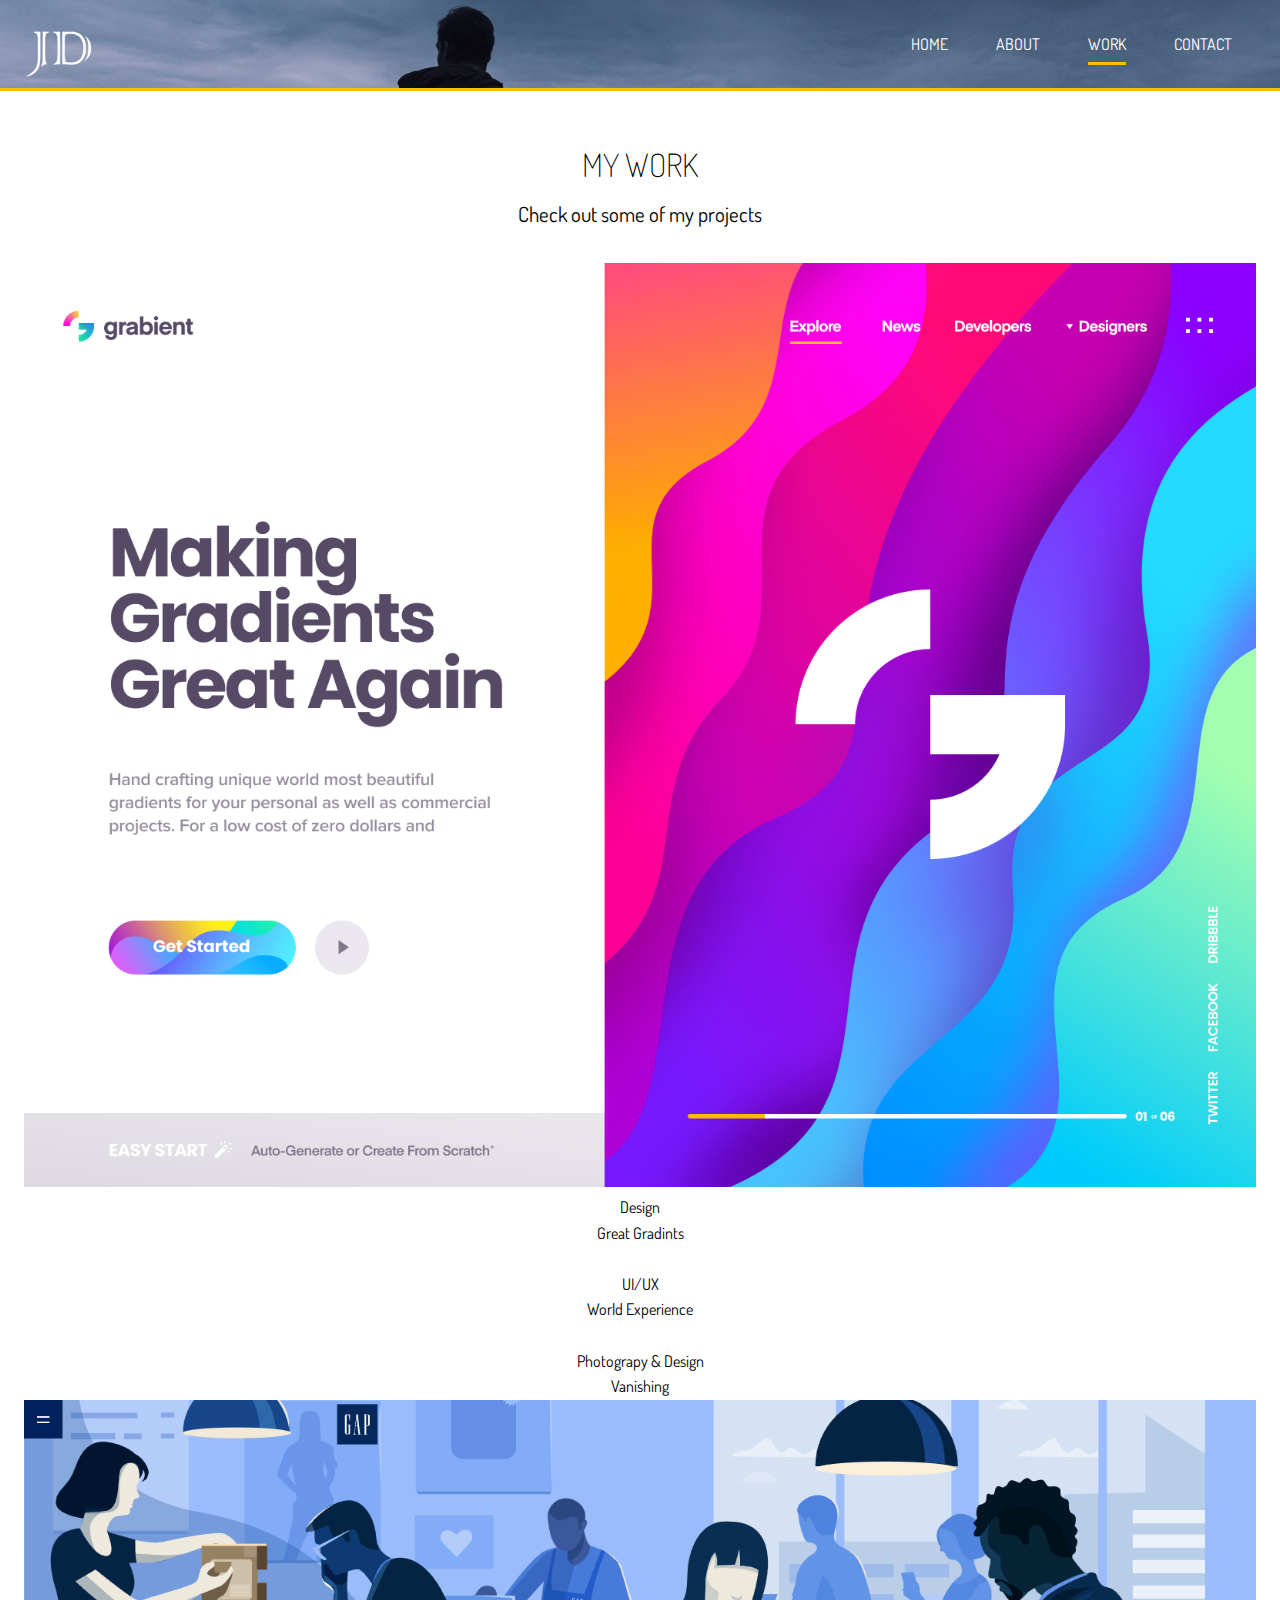
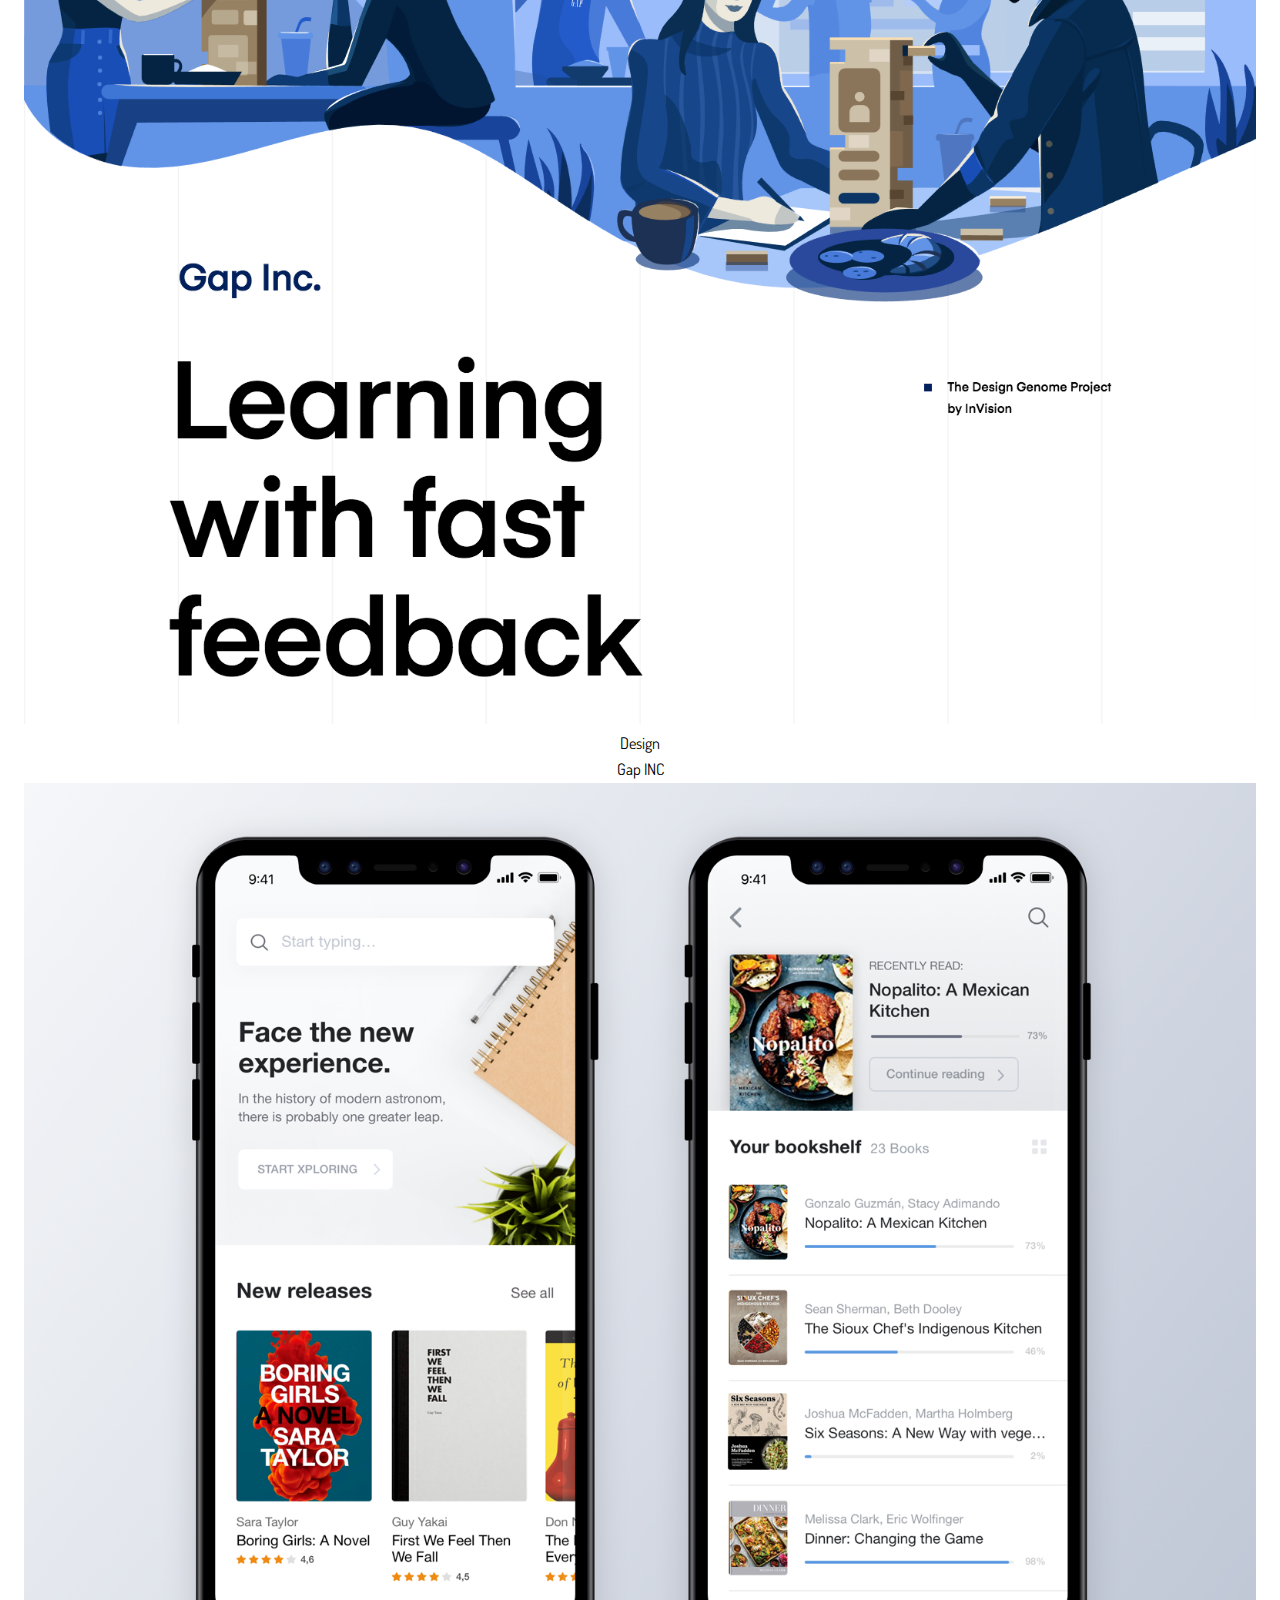
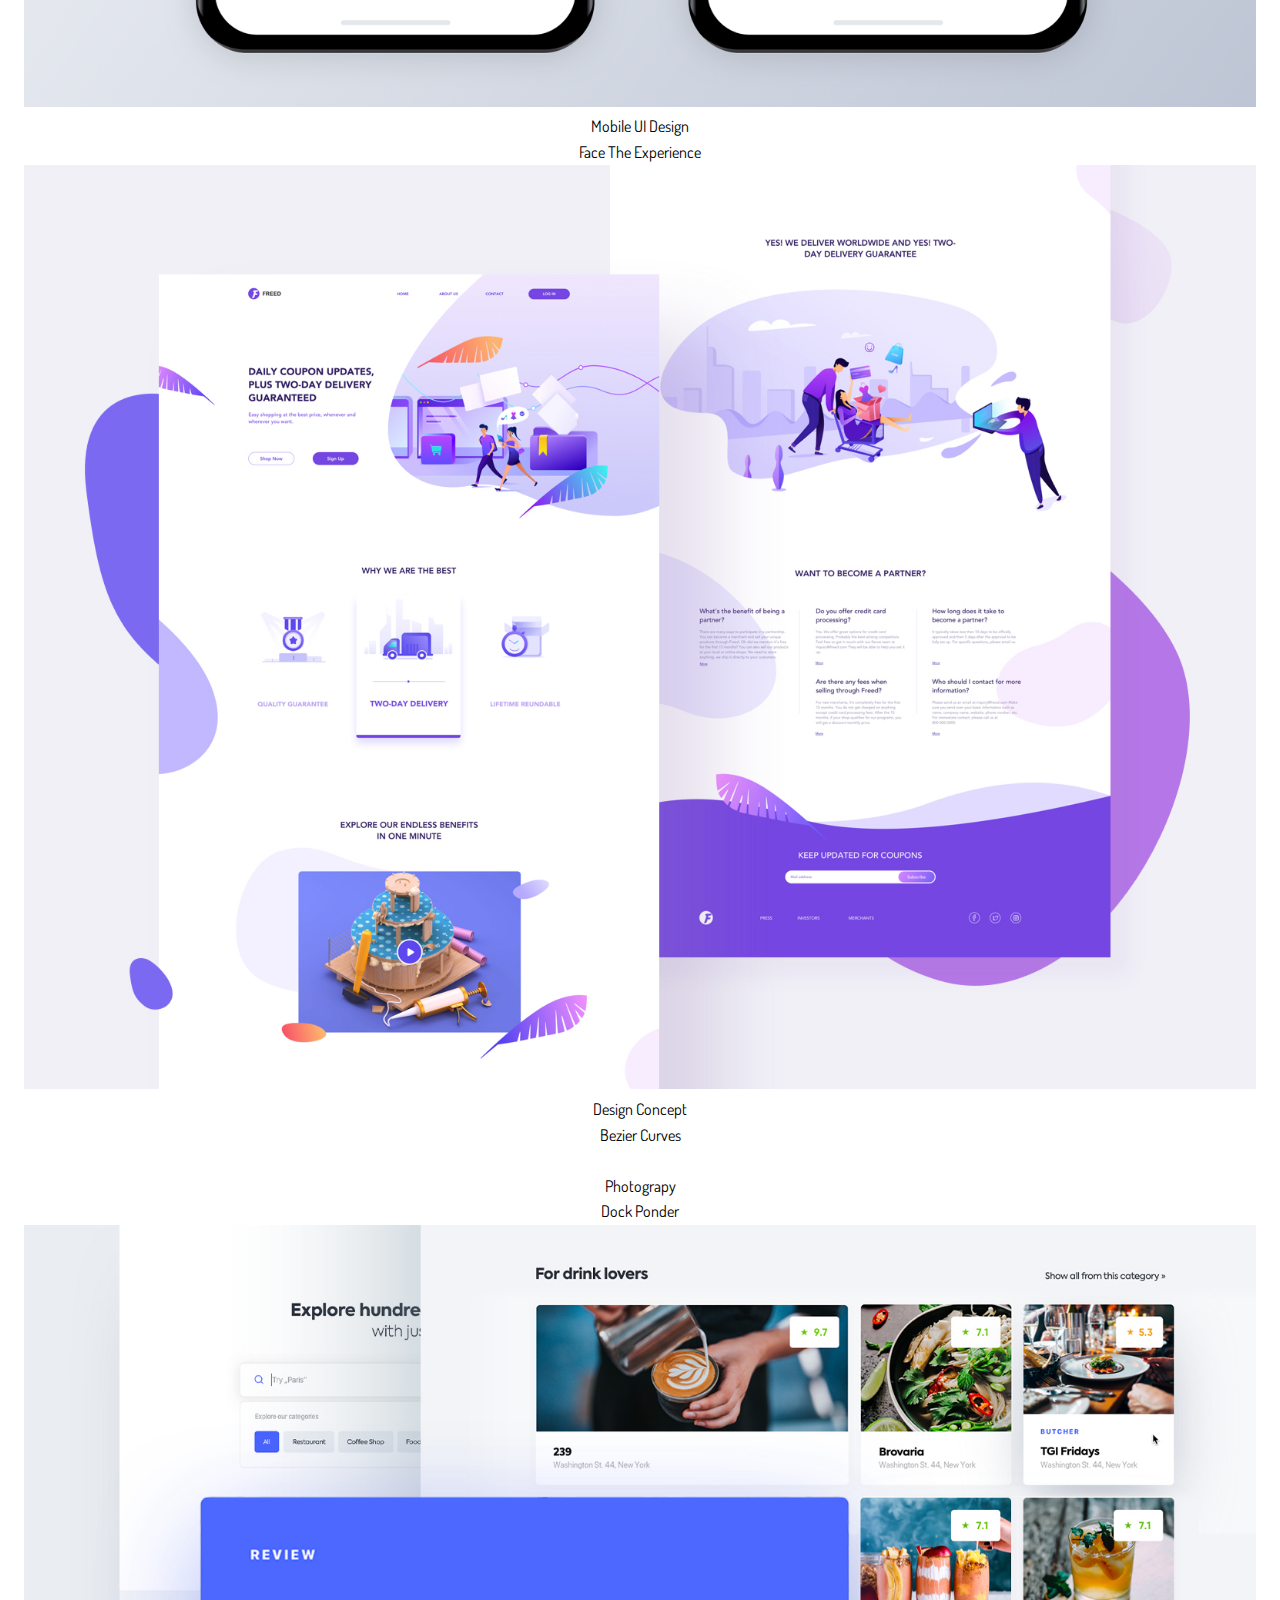
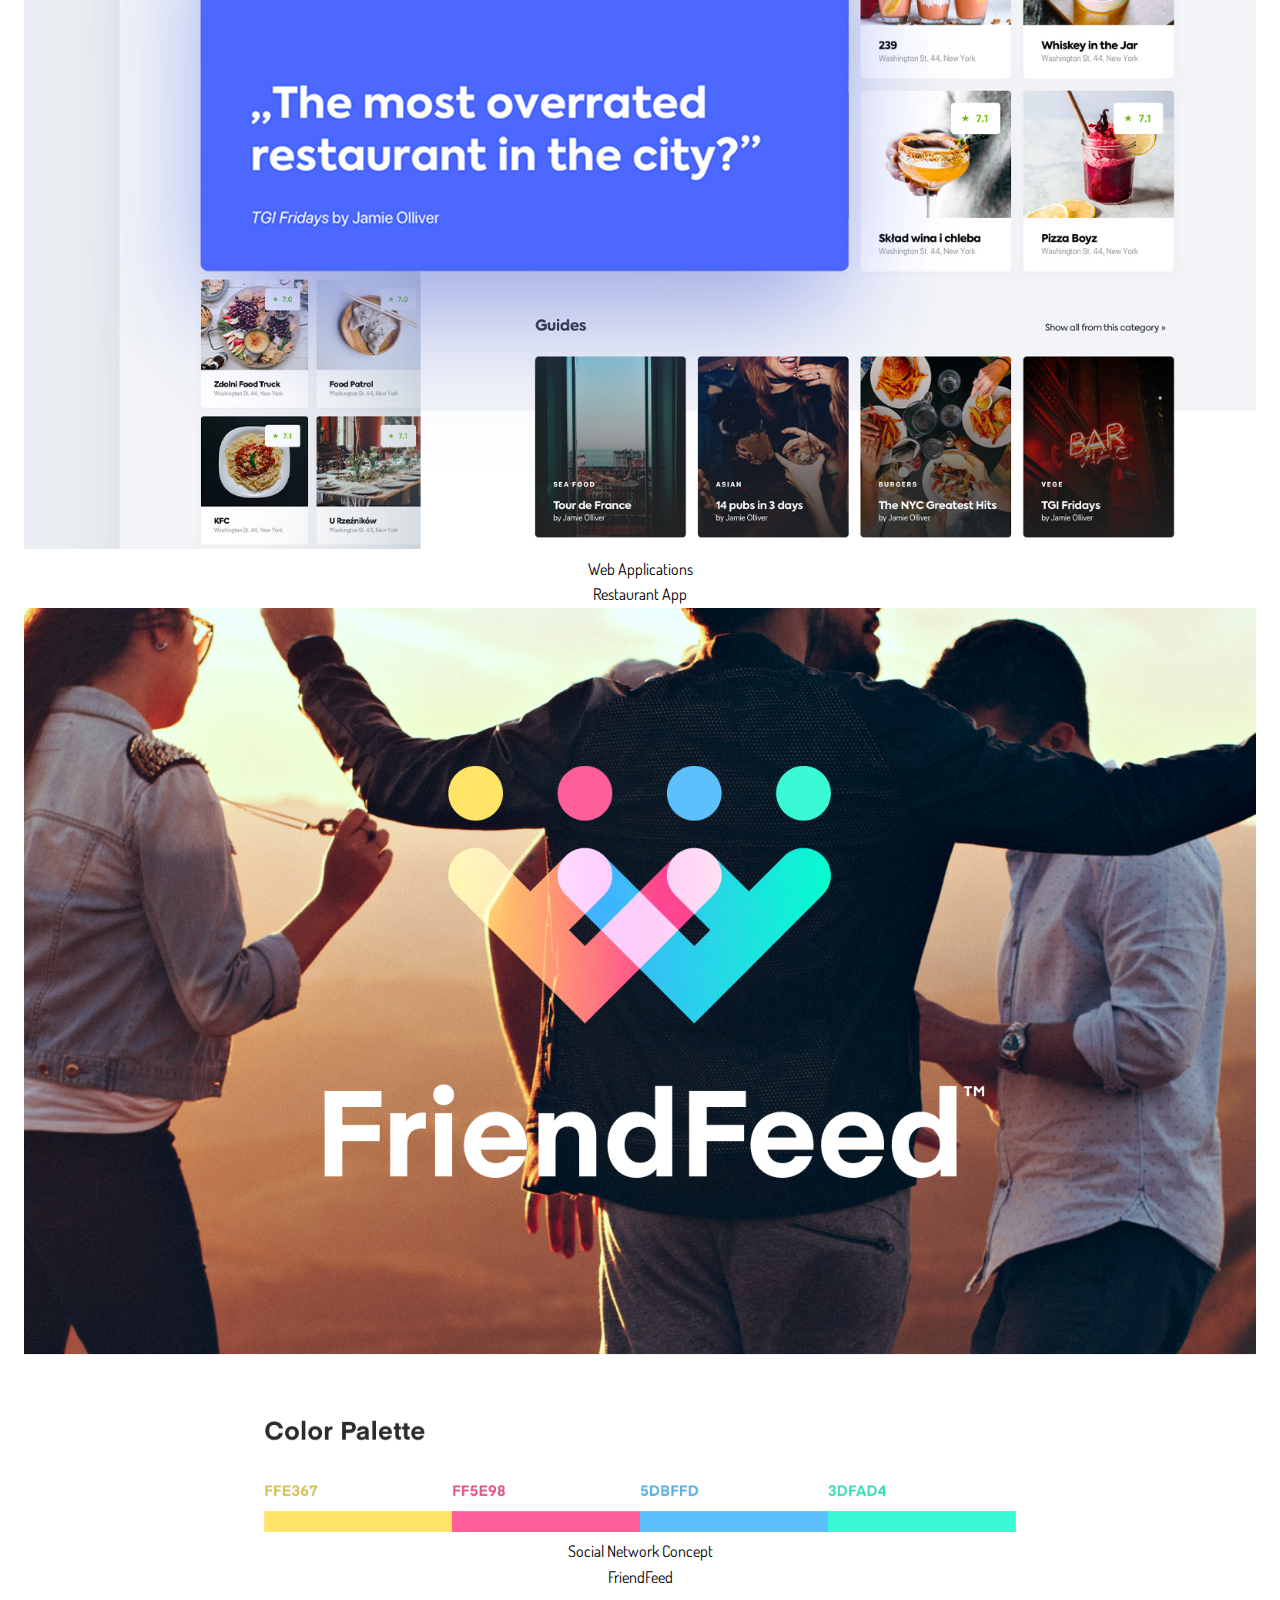
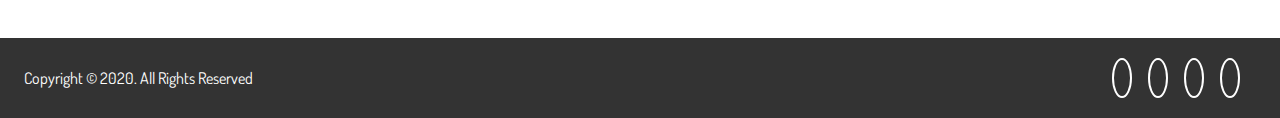
==== work.html @ 63e04cf1 "first commit" ====
<!DOCTYPE html>
<html lang="en">
<head>
    <meta charset="UTF-8">
    <meta name="viewport" content="width=device-width, initial-scale=1.0">
    <link href="https://fonts.googleapis.com/css2?family=Dosis&display=swap" rel="stylesheet">
    <link rel="stylesheet" href="https://use.fontawesome.com/releases/v5.14.0/css/all.css" integrity="sha384-HzLeBuhoNPvSl5KYnjx0BT+WB0QEEqLprO+NBkkk5gbc67FTaL7XIGa2w1L0Xbgc" crossorigin="anonymous">
    <link rel="stylesheet" href="css/main.css">
    <title>My Work | UI/UX Designer & Photographer</title>
</head>
<body>
    <!-- Header -->
    <header id="header-inner">
        <div class="container">
            <nav id="main-nav">
                <img src="img/logo.png" alt="My Portfolio" id="logo">
                <ul>
                    <li><a href="index.html">Home</a></li>
                    <li><a href="about.html">About</a></li>
                    <li><a href="work.html"  class="current">Work</a></li>
                    <li><a href="contact.html">Contact</a></li>
                </ul>
            </nav>
        </div>
    </header>

  <!-- Section A: Gallery -->
  <section id="work-a" class="text-center py-3">
      <div class="container">
          <h2 class="section-title">My Work</h2>
          <div class="bootom-line"></div>
          <p class="lead">
              Check out some of my projects
          </p>
          <div class="items">
              <div class="item">
                  <div class="item-image">
                      <img src="img/items/item1.png" alt="" srcset="">
                  </div>
                  <div class="item-text">
                      <div class="item-text-wrap">
                          <p class="item-text-category">
                              Design
                          </p>
                          <div class="item-text-title">
                              Great Gradints
                          </div>
                      </div>
                  </div>
              </div>
              <div class="item">
                  <div class="item-image">
                      <img src="img/items/item2.png" alt="" srcset="">
                  </div>
                  <div class="item-text">
                      <div class="item-text-wrap">
                          <p class="item-text-category">
                              UI/UX
                          </p>
                          <div class="item-text-title">
                              World Experience
                          </div>
                      </div>
                  </div>
              </div>
              <div class="item">
                  <div class="item-image">
                      <img src="img/items/item3.png" alt="" srcset="">
                  </div>
                  <div class="item-text">
                      <div class="item-text-wrap">
                          <p class="item-text-category">
                              Photograpy & Design
                          </p>
                          <div class="item-text-title">
                              Vanishing
                          </div>
                      </div>
                  </div>
              </div>
              <div class="item">
                  <div class="item-image">
                      <img src="img/items/item4.png" alt="" srcset="">
                  </div>
                  <div class="item-text">
                      <div class="item-text-wrap">
                          <p class="item-text-category">
                              Design
                          </p>
                          <div class="item-text-title">
                              Gap INC
                          </div>
                      </div>
                  </div>
              </div>
              <div class="item">
                  <div class="item-image">
                      <img src="img/items/item5.png" alt="" srcset="">
                  </div>
                  <div class="item-text">
                      <div class="item-text-wrap">
                          <p class="item-text-category">
                              Mobile UI Design
                          </p>
                          <div class="item-text-title">
                              Face The Experience
                          </div>
                      </div>
                  </div>
              </div>
              <div class="item">
                  <div class="item-image">
                      <img src="img/items/item6.png" alt="" srcset="">
                  </div>
                  <div class="item-text">
                      <div class="item-text-wrap">
                          <p class="item-text-category">
                              Design Concept
                          </p>
                          <div class="item-text-title">
                              Bezier Curves
                          </div>
                      </div>
                  </div>
              </div>
              <div class="item">
                  <div class="item-image">
                      <img src="img/items/item7.png" alt="" srcset="">
                  </div>
                  <div class="item-text">
                      <div class="item-text-wrap">
                          <p class="item-text-category">
                              Photograpy
                          </p>
                          <div class="item-text-title">
                              Dock Ponder
                          </div>
                      </div>
                  </div>
              </div>
              <div class="item">
                  <div class="item-image">
                      <img src="img/items/item8.png" alt="" srcset="">
                  </div>
                  <div class="item-text">
                      <div class="item-text-wrap">
                          <p class="item-text-category">
                              Web Applications
                          </p>
                          <div class="item-text-title">
                              Restaurant App
                          </div>
                      </div>
                  </div>
              </div>
              <div class="item">
                  <div class="item-image">
                      <img src="img/items/item9.png" alt="" srcset="">
                  </div>
                  <div class="item-text">
                      <div class="item-text-wrap">
                          <p class="item-text-category">
                              Social Network Concept
                          </p>
                          <div class="item-text-title">
                              FriendFeed
                          </div>
                      </div>
                  </div>
              </div>
          </div>
      </div>
  </section>

    <!-- Footer -->
    <footer id="main-footer">
        <div class="footer-content container">
            <p>Copyright &copy; 2020. All Rights Reserved</p>
            <div class="social">
                <i class="fab fa-twitter"></i>
                <i class="fab fa-facebook"></i>
                <i class="fab fa-instagram"></i>
                <i class="fab fa-linkedin"></i>
            </div>
        </div>
    </footer>

</body>
</html>
---- css/main.css ----
.container {
  max-width: 1280px;
  padding: 0 1.5rem;
  margin: auto;
  overflow: hidden;
}

.btn-main, .btn-light, .btn-dark {
  display: inline-block;
  padding: 0.8rem 2rem;
  -webkit-transition: all 0.5s;
  transition: all 0.5s;
  border: none;
  cursor: pointer;
}

.btn-main {
  color: #333;
  background-color: #ffbc00;
}

.btn-light {
  color: #333;
  background-color: #f4f4f4;
}

.btn-dark {
  color: #f4f4f4;
  background-color: #333;
}

button[class^='btn-']:hover,
a[class^='btn-']:hover,
input[class^='btn-']:hover {
  background-color: #ffbc00;
}

.bg-main {
  background: #ffbc00;
  color: #fff;
}

.bg-dark {
  background: #333;
  color: #fff;
}

.bg-light {
  background: #f4f4f4;
  color: #000;
}

.bg-medium {
  background: #ccc;
  color: #000;
}

.lead {
  font-size: 1.3rem;
  margin-bottom: 2rem;
}

.text-center {
  text-align: center;
}

.py-1 {
  padding: 1rem 0;
}

.py-2 {
  padding: 2rem 0;
}

.py-3 {
  padding: 3rem 0;
}

.py-4 {
  padding: 4rem 0;
}

.my-1 {
  margin: 1rem 0;
}

.my-2 {
  margin: 2rem 0;
}

.my-3 {
  margin: 3rem 0;
}

.my-4 {
  margin: 4rem 0;
}

.section-title {
  font-size: 2rem;
  display: block;
  padding-bottom: 0.5rem;
  text-align: center;
  font-weight: 100;
  text-transform: uppercase;
}

.bottom-line {
  height: 2px;
  width: 3rem;
  background: #ffbc00;
  display: block;
  margin: 0 auto 1rem auto;
}

* {
  margin: 0;
  padding: 0;
}

body {
  font-family: "Dosis", sans-serif;
  line-height: 1.6;
  background: #fff;
}

a {
  text-decoration: none;
}

ul {
  list-style: none;
}

h2,
h3,
h4 {
  text-transform: uppercase;
}

img {
  width: 100%;
}

#logo {
  width: 70px;
  height: 70px;
}

#main-nav {
  display: -webkit-box;
  display: -ms-flexbox;
  display: flex;
  -webkit-box-pack: justify;
      -ms-flex-pack: justify;
          justify-content: space-between;
  padding-top: 1rem;
}

#main-nav ul {
  display: -webkit-box;
  display: -ms-flexbox;
  display: flex;
}

#main-nav li {
  padding: 1rem 1.5rem;
}

#main-nav a {
  text-decoration: none;
  color: #fff;
  text-transform: uppercase;
  border-bottom: 3px transparent solid;
  padding-bottom: 0.5rem;
  -webkit-transition: border-color 0.5s;
  transition: border-color 0.5s;
}

#main-nav a:hover {
  border-color: #ccc;
}

#main-nav a.current {
  border-color: #ffbc00;
}

#header-home {
  background: url("../img/showcase.jpg") no-repeat right/cover;
  height: 100vh;
  color: #fff;
}

#header-home .header-content {
  text-align: center;
  padding-top: 20%;
}

#header-home h1 {
  font-size: 4rem;
  line-height: 1.2;
}

#header-inner {
  background: url("../img/showcase.jpg") no-repeat 20% 30%/cover;
  height: 5.5rem;
  border-bottom: 3px solid #ffbc00;
}

#home-a .specials {
  margin-top: 3rem;
  display: -ms-grid;
  display: grid;
  grid-gap: 1rem;
  -ms-grid-columns: (1fr)[4];
      grid-template-columns: repeat(4, 1fr);
}

#home-a .specials .fas {
  color: #ffbc00;
  padding-bottom: 0.4rem;
}

#home-b .stats {
  display: -ms-grid;
  display: grid;
  -ms-grid-columns: (1fr)[4];
      grid-template-columns: repeat(4, 1fr);
}

#home-b .stats li {
  line-height: 2;
}

#home-b .stats li.stats-title {
  font-size: 1.5rem;
}

#home-b .stats li.stats-number {
  font-size: 2rem;
  font-weight: bold;
}

#home-b .stats div {
  padding: 3rem 0;
}

#home-b .stats div:nth-child(odd) {
  background: #f4f4f4;
}

#home-b .stats div:nth-child(even) {
  background: #ccc;
}

#home-c .process {
  display: -ms-grid;
  display: grid;
  -ms-grid-columns: (1fr)[4];
      grid-template-columns: repeat(4, 1fr);
  grid-gap: 1.5rem;
  text-align: center;
}

#home-c .process-icon {
  border-radius: 50%;
  background: #333;
  color: #fff;
  padding: 2rem;
  width: 70px;
  height: 70px;
  line-height: 70px;
  text-align: center;
  position: relative;
  -webkit-transition: all 1s;
  transition: all 1s;
}

#home-c .process-icon:hover {
  background: #ffbc00;
  width: 90px;
  height: 90px;
  line-height: 90px;
}

#home-c .process-icon:hover .process-step {
  background: #333;
  color: #fff;
}

#home-c .process-step {
  position: absolute;
  top: 0;
  right: 0;
  font-size: 28px;
  background: #ffbc00;
  color: #fff;
  border-radius: 50%;
  height: 15px;
  width: 15px;
  line-height: 15px;
  padding: 1rem;
  -webkit-transition: all 1s;
  transition: all 1s;
}

#about-a .about-info {
  display: -ms-grid;
  display: grid;
      grid-template-areas: "bioimage bio bio" "aw1 aw2 aw3";
  grid-gap: 1.2rem;
}

#about-a .about-info .bio-image {
  -ms-grid-row: 1;
  -ms-grid-column: 1;
  grid-area: bioimage;
}

#about-a .about-info .bio {
  -ms-grid-row: 1;
  -ms-grid-column: 2;
  -ms-grid-column-span: 2;
  grid-area: bio;
  border-left: 3px solid #ffbc00;
  padding: 0.8rem;
}

#about-a .about-info .award-1 {
  -ms-grid-row: 2;
  -ms-grid-column: 1;
  grid-area: aw1;
}

#about-a .about-info .award-2 {
  -ms-grid-row: 2;
  -ms-grid-column: 2;
  grid-area: aw2;
}

#about-a .about-info .award-3 {
  -ms-grid-row: 2;
  -ms-grid-column: 3;
  grid-area: aw3;
}

#about-a .about-info .award-1 .fas,
#about-a .about-info .award-2 .fas,
#about-a .about-info .award-3 .fas {
  color: #ffbc00;
  margin: 1rem;
}

#about-b .progress {
  overflow: hidden;
  height: 20px;
  background: #ccc;
  border-radius: 5px;
  margin-bottom: 0.6rem;
}

#about-b .progress div {
  height: 100%;
  color: #fff;
  text-align: center;
  background: #ffbc00;
}

#about-c .about-logos {
  display: -ms-grid;
  display: grid;
  -ms-grid-columns: (1fr)[4];
      grid-template-columns: repeat(4, 1fr);
  grid-gap: 2rem;
}

#about-c .about-logos img {
  width: 70%;
}

#about-d .testemonials {
  display: -ms-grid;
  display: grid;
  -ms-grid-columns: (1fr)[4];
      grid-template-columns: repeat(4, 1fr);
  grid-gap: 0.5rem;
}

#about-d ul {
  list-style: none;
  margin-top: 1rem;
  display: -webkit-box;
  display: -ms-flexbox;
  display: flex;
  -webkit-box-align: center;
      -ms-flex-align: center;
          align-items: center;
}

#about-d p {
  border: 1px solid #ccc;
  border-radius: 5px;
  padding: 0.5rem;
}

#about-d img {
  width: 50px;
  height: 50px;
  border-radius: 50%;
  margin-right: 0.5rem;
}

#main-footer {
  background: #333;
  color: #fff;
  height: 5rem;
}

#main-footer .footer-content {
  display: -webkit-box;
  display: -ms-flexbox;
  display: flex;
  -webkit-box-pack: justify;
      -ms-flex-pack: justify;
          justify-content: space-between;
  height: 5rem;
  -webkit-box-align: center;
      -ms-flex-align: center;
          align-items: center;
}

#main-footer .footer-content .social .fab {
  margin-right: 1rem;
  border: 2px #fff solid;
  border-radius: 50%;
  height: 20px;
  width: 20px;
  line-height: 20px;
  text-align: center;
  padding: 0.5rem;
}

#main-footer .footer-content .social .fab:hover {
  background: #ffbc00;
}
/*# sourceMappingURL=main.css.map */
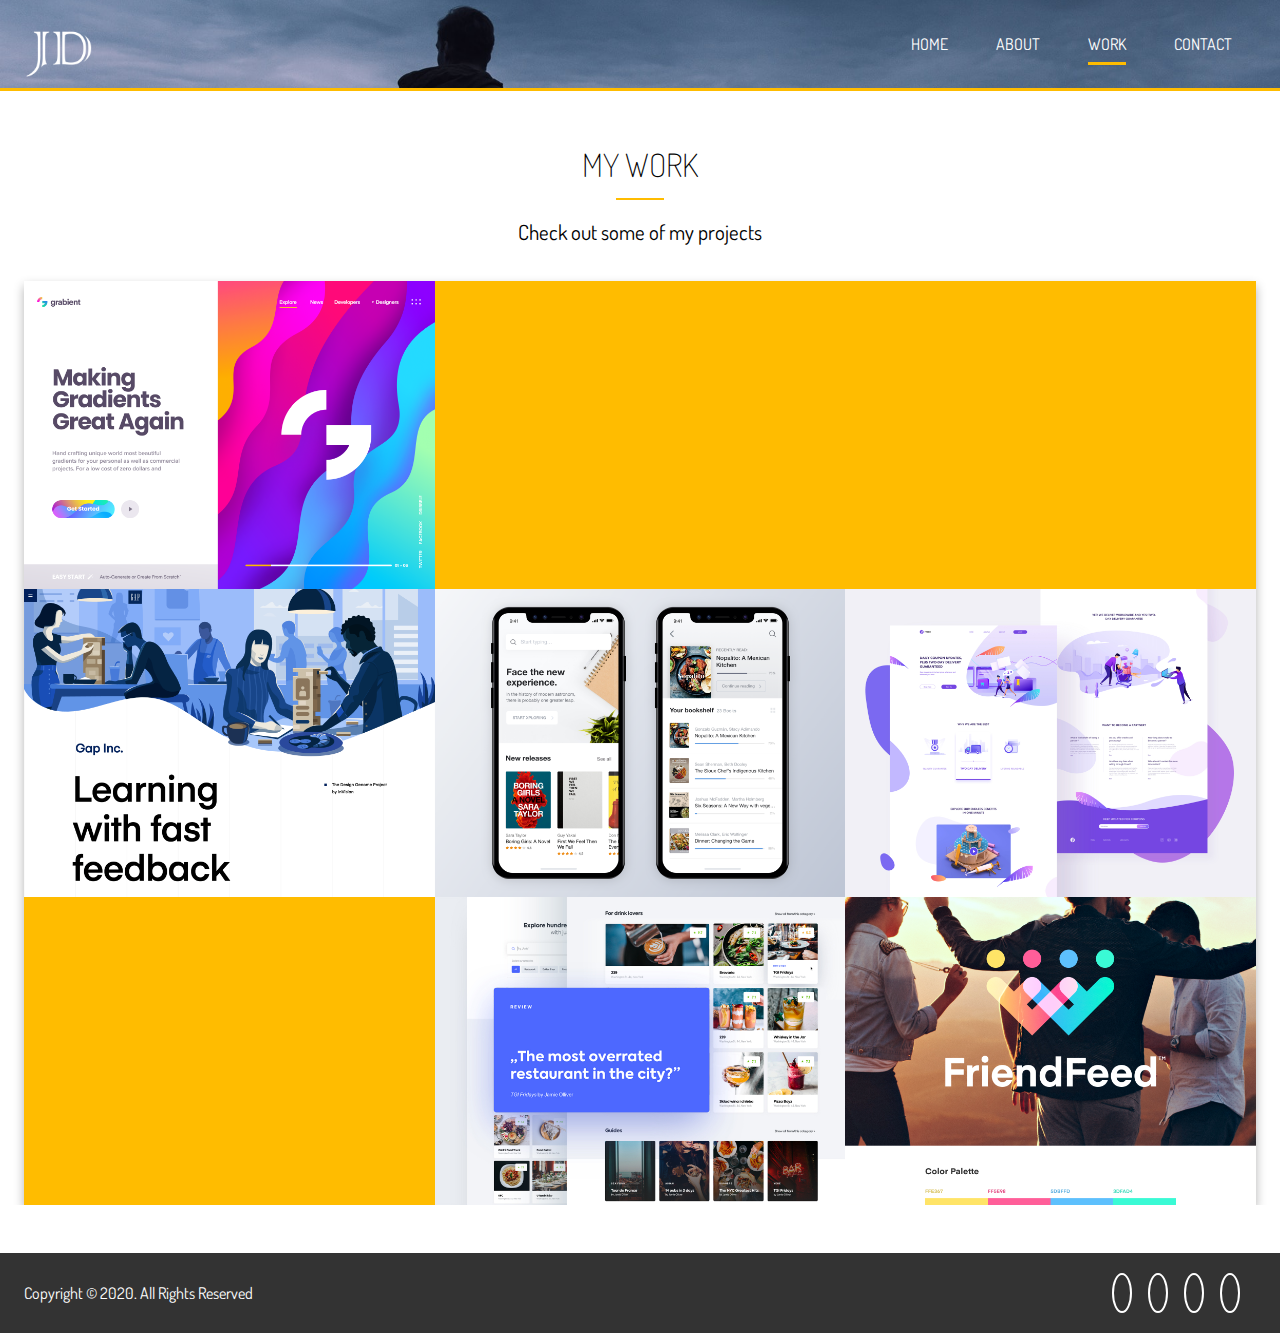
==== commit 74c34922: "update" ====
--- a/work.html
+++ b/work.html
@@ -28,7 +28,7 @@
   <section id="work-a" class="text-center py-3">
       <div class="container">
           <h2 class="section-title">My Work</h2>
-          <div class="bootom-line"></div>
+          <div class="bottom-line"></div>
           <p class="lead">
               Check out some of my projects
           </p>
--- a/css/main.css
+++ b/css/main.css
@@ -111,6 +111,123 @@
   background: #ffbc00;
   display: block;
   margin: 0 auto 1rem auto;
+}
+
+.items {
+  display: -ms-grid;
+  display: grid;
+  -ms-grid-columns: (1fr)[3];
+      grid-template-columns: repeat(3, 1fr);
+  -webkit-box-shadow: 0 5px 10px 0 rgba(0, 0, 0, 0.3);
+          box-shadow: 0 5px 10px 0 rgba(0, 0, 0, 0.3);
+}
+
+.item {
+  position: relative;
+  background: #ffbc00;
+  overflow: hidden;
+}
+
+.item::after {
+  content: '';
+  position: absolute;
+  display: block;
+  background: inherit;
+  opacity: 0.9;
+  top: 0;
+  left: 0;
+  width: 100%;
+  height: 100%;
+  -webkit-transform: scale(2) translateX(-75%) translateY(-75%) rotate(-28deg);
+          transform: scale(2) translateX(-75%) translateY(-75%) rotate(-28deg);
+  -webkit-transition: -webkit-transform 3s cubic-bezier(0.2, 1, 0.3, 1);
+  transition: -webkit-transform 3s cubic-bezier(0.2, 1, 0.3, 1);
+  transition: transform 3s cubic-bezier(0.2, 1, 0.3, 1);
+  transition: transform 3s cubic-bezier(0.2, 1, 0.3, 1), -webkit-transform 3s cubic-bezier(0.2, 1, 0.3, 1);
+}
+
+.item:hover::after {
+  -webkit-transform: scale(2) translateX(0) translateY(0) rotate(-28deg);
+          transform: scale(2) translateX(0) translateY(0) rotate(-28deg);
+}
+
+.item:hover .item-image {
+  -webkit-transform: scale(1.2);
+          transform: scale(1.2);
+}
+
+.item:hover .item-text {
+  opacity: 1;
+  -webkit-transform: translateY(0);
+          transform: translateY(0);
+}
+
+.item-image {
+  height: auto;
+  -webkit-transform: translateZ(0);
+          transform: translateZ(0);
+  display: block;
+  -webkit-transition: -webkit-transform 750ms cubic-bezier(0.2, 1, 0.3, 1);
+  transition: -webkit-transform 750ms cubic-bezier(0.2, 1, 0.3, 1);
+  transition: transform 750ms cubic-bezier(0.2, 1, 0.3, 1);
+  transition: transform 750ms cubic-bezier(0.2, 1, 0.3, 1), -webkit-transform 750ms cubic-bezier(0.2, 1, 0.3, 1);
+}
+
+.item-image::before {
+  content: '';
+  display: block;
+  padding-top: 75%;
+  overflow: hidden;
+}
+
+.item-image img {
+  position: absolute;
+  top: 0;
+  left: 0;
+  width: 100%;
+  height: auto;
+  line-height: 0;
+}
+
+.item-text {
+  position: absolute;
+  top: 0;
+  left: 0;
+  bottom: 0;
+  right: 0;
+  opacity: 0;
+  text-align: center;
+  z-index: 1;
+  color: #fff;
+  -webkit-transform: translateY(-20%);
+          transform: translateY(-20%);
+  -webkit-transition: opacity 500ms cubic-bezier(0.2, 1, 0.3, 1), -webkit-transform 500ms cubic-bezier(0.2, 1, 0.3, 1);
+  transition: opacity 500ms cubic-bezier(0.2, 1, 0.3, 1), -webkit-transform 500ms cubic-bezier(0.2, 1, 0.3, 1);
+  transition: opacity 500ms cubic-bezier(0.2, 1, 0.3, 1), transform 500ms cubic-bezier(0.2, 1, 0.3, 1);
+  transition: opacity 500ms cubic-bezier(0.2, 1, 0.3, 1), transform 500ms cubic-bezier(0.2, 1, 0.3, 1), -webkit-transform 500ms cubic-bezier(0.2, 1, 0.3, 1);
+  -webkit-transition-delay: 300ms;
+          transition-delay: 300ms;
+}
+
+.item-text-wrap {
+  position: absolute;
+  width: 100%;
+  top: 50%;
+  -webkit-transform: translateY(-50%);
+          transform: translateY(-50%);
+}
+
+.item-text-title {
+  font-size: 2rem;
+  padding: 0 1rem;
+  margin: 5px 0 0 0;
+}
+
+.item-text-category {
+  text-transform: uppercase;
+  font-size: 1.2rem;
+  opacity: 0.7;
+  margin: 0;
 }
 
 * {
@@ -409,6 +526,69 @@
   height: 50px;
   border-radius: 50%;
   margin-right: 0.5rem;
+}
+
+#contact-a .text-fields {
+  display: -ms-grid;
+  display: grid;
+      grid-template-areas: "name email"+ "subject phone"+ "message message";
+  grid-gap: 1.2rem;
+  margin-bottom: 1.2rem;
+}
+
+#contact-a .text-fields .name-input {
+  -ms-grid-row: 1;
+  -ms-grid-column: 1;
+  grid-area: name;
+}
+
+#contact-a .text-fields .subject-input {
+  -ms-grid-row: 2;
+  -ms-grid-column: 1;
+  grid-area: subject;
+}
+
+#contact-a .text-fields .email-input {
+  -ms-grid-row: 1;
+  -ms-grid-column: 2;
+  grid-area: email;
+}
+
+#contact-a .text-fields .phone-input {
+  -ms-grid-row: 2;
+  -ms-grid-column: 2;
+  grid-area: phone;
+}
+
+#contact-a .text-fields .message-input {
+  -ms-grid-row: 3;
+  -ms-grid-column: 1;
+  -ms-grid-column-span: 2;
+  grid-area: message;
+  height: 100px;
+}
+
+#contact-a .text-fields .text-input {
+  padding: 0.5rem 1rem;
+}
+
+#contact-a button[type='submit'] {
+  width: 50%;
+}
+
+#contact-b .contact-info {
+  display: -ms-grid;
+  display: grid;
+  -ms-grid-columns: (1fr)[3];
+      grid-template-columns: repeat(3, 1fr);
+  text-align: center;
+}
+
+#contact-c h1 {
+  text-align: center;
+  font-size: 4rem;
 }
 
 #main-footer {
@@ -444,4 +624,112 @@
 #main-footer .footer-content .social .fab:hover {
   background: #ffbc00;
 }
+
+@media (max-width: 800px) {
+  #header-home {
+    height: 30rem;
+  }
+  #header-home .header-content {
+    padding-top: 5rem;
+  }
+}
+
+@media (max-width: 500px) {
+  #main-nav {
+    -webkit-box-orient: vertical;
+    -webkit-box-direction: normal;
+        -ms-flex-direction: column;
+            flex-direction: column;
+    -webkit-box-align: center;
+        -ms-flex-align: center;
+            align-items: center;
+  }
+  #main-nav li {
+    padding: 1rem;
+  }
+  #header-home {
+    height: 10rem;
+    border-bottom: 3px solid #ffbc00;
+    background-position: 20% 30%;
+  }
+  #header-home .header-content {
+    display: none;
+  }
+  #header-inner {
+    height: 10rem;
+  }
+  #home-a .specials,
+  #home-b .stats,
+  #home-c .process,
+  #about-d .testimonials,
+  #contact-b .contact-info,
+  .items {
+    -ms-grid-columns: 1fr;
+        grid-template-columns: 1fr;
+  }
+  #home-a .specials div {
+    border-bottom: 1px #f4f4f4 solid;
+    padding-bottom: 1rem;
+  }
+  #home-a .specials div:last-child {
+    border: none;
+    padding-bottom: 0;
+  }
+  #home-b .stats div {
+    padding: 2rem 0 1rem 0;
+  }
+  #about-a .about-info {
+        grid-template-areas: 'bioimage'+ 'bio'+ 'aw1'+ 'aw2'+ 'aw3';
+  }
+  #about-c {
+    display: none;
+  }
+  #contact-a .text-fields {
+        grid-template-areas: 'name'+ 'subject'+ 'email'+ 'phone'+ 'message';
+  }
+  #contact-b div {
+    margin-bottom: 1rem;
+    padding-bottom: 1rem;
+    border-bottom: 1px #555 solid;
+  }
+  #contact-b div:last-child {
+    border: none;
+    margin-bottom: 0;
+    padding-bottom: 0;
+  }
+  #contact-c h1 {
+    font-size: 2rem;
+  }
+  #main-footer {
+    height: 7rem;
+  }
+  #main-footer .footer-content {
+    -webkit-box-orient: vertical;
+    -webkit-box-direction: normal;
+        -ms-flex-direction: column;
+            flex-direction: column;
+    padding: 1rem;
+    height: 5rem;
+  }
+}
+
+@media (max-height: 580px) {
+  #header-home .header-content {
+    padding-top: 3rem;
+  }
+}
+
+@media (max-height: 330px) {
+  #header-home .header-content h1 {
+    font-size: 2rem;
+  }
+}
 /*# sourceMappingURL=main.css.map */